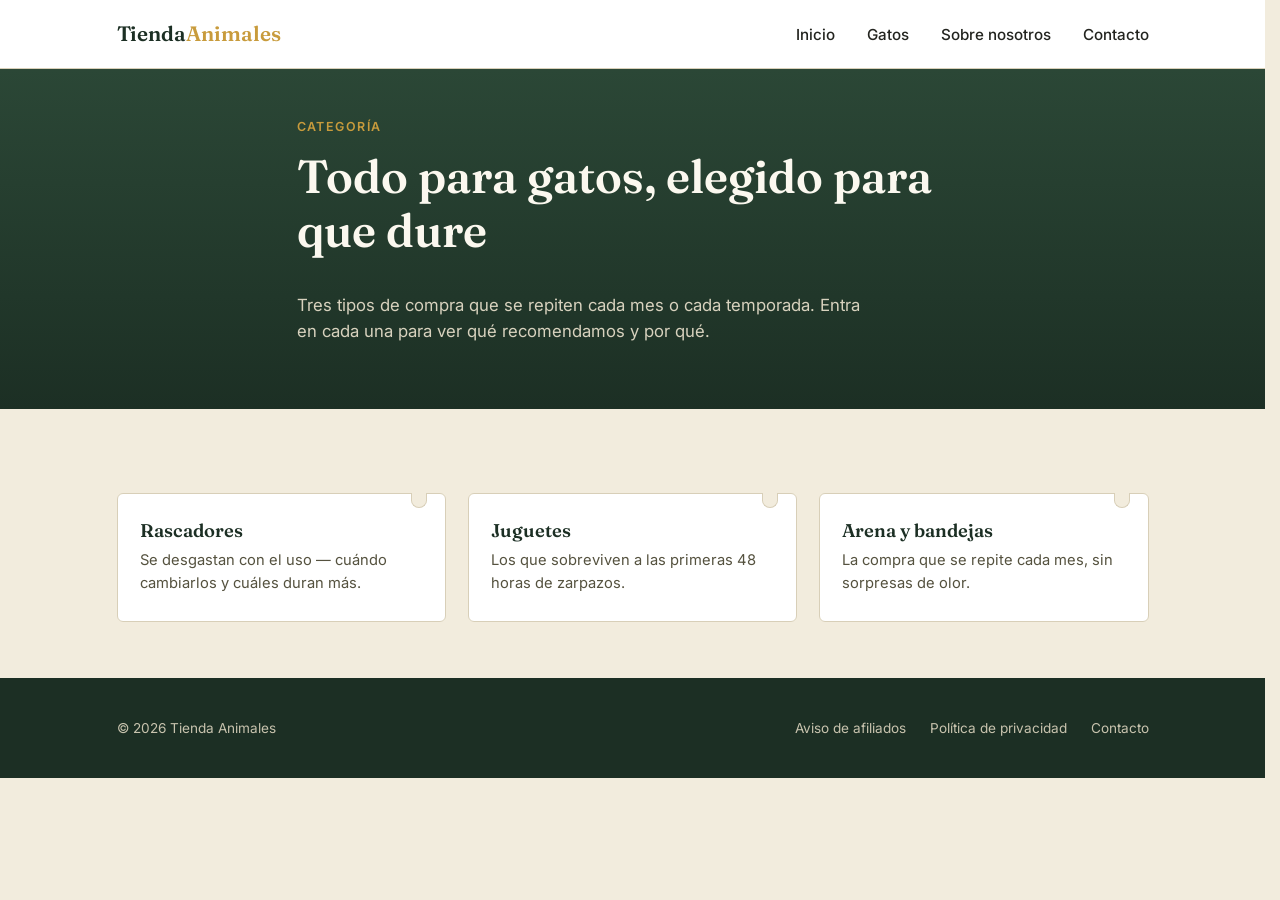
==== gatos/index.html @ 4304a6e9 "Primera version de la web: home, gatos, paginas legales" ====
<!DOCTYPE html>
<html lang="es">
<head>
  <meta charset="UTF-8">
  <meta name="viewport" content="width=device-width, initial-scale=1.0">
  <title>Productos para gatos · Tienda Animales</title>
  <link rel="preconnect" href="https://fonts.googleapis.com">
  <link href="https://fonts.googleapis.com/css2?family=Fraunces:wght@600;700&family=Inter:wght@400;500;600&display=swap" rel="stylesheet">
  <link rel="stylesheet" href="../css/style.css">
</head>
<body>

  <header class="site-header">
    <div class="wrap header-inner">
      <a href="../index.html" class="logo">Tienda<span>Animales</span></a>
      <nav class="main-nav">
        <a href="../index.html">Inicio</a>
        <a href="index.html">Gatos</a>
        <a href="../sobre-nosotros.html">Sobre nosotros</a>
        <a href="../contacto.html">Contacto</a>
      </nav>
    </div>
  </header>

  <main>

    <section class="hero">
      <div class="wrap hero-inner">
        <p class="eyebrow">Categoría</p>
        <h1>Todo para gatos, elegido para que dure</h1>
        <p class="hero-lead">Tres tipos de compra que se repiten cada mes o cada temporada. Entra en cada una para ver qué recomendamos y por qué.</p>
      </div>
    </section>

    <section class="categories wrap">
      <div class="category-grid">
        <a href="rascadores.html" class="category-card">
          <h3>Rascadores</h3>
          <p>Se desgastan con el uso — cuándo cambiarlos y cuáles duran más.</p>
        </a>
        <a href="juguetes.html" class="category-card">
          <h3>Juguetes</h3>
          <p>Los que sobreviven a las primeras 48 horas de zarpazos.</p>
        </a>
        <a href="arena.html" class="category-card">
          <h3>Arena y bandejas</h3>
          <p>La compra que se repite cada mes, sin sorpresas de olor.</p>
        </a>
      </div>
    </section>

  </main>

  <footer class="site-footer">
    <div class="wrap footer-inner">
      <p>&copy; 2026 Tienda Animales</p>
      <nav class="footer-nav">
        <a href="../aviso-afiliados.html">Aviso de afiliados</a>
        <a href="../politica-privacidad.html">Política de privacidad</a>
        <a href="../contacto.html">Contacto</a>
      </nav>
    </div>
  </footer>

</body>
</html>
---- css/style.css ----
/* ===== Base y variables ===== */
:root {
  --ink: #23241F;
  --paper: #F2ECDD;
  --surface: #FFFFFF;
  --pine: #2B4736;
  --pine-dark: #1C2F24;
  --mustard: #C89B3C;
  --line: #D8CFB8;
}

* { box-sizing: border-box; }

html { 
scroll-behavior: smooth;
scrollbar-gutter: stable;
}

body {
  margin: 0;
  background: var(--paper);
  color: var(--ink);
  font-family: 'Inter', -apple-system, 'Segoe UI', system-ui, sans-serif;
  line-height: 1.55;
}

h1, h2, h3 {
  font-family: 'Fraunces', Georgia, serif;
  font-weight: 600;
  line-height: 1.15;
  margin: 0 0 0.5em;
  color: var(--pine-dark);
}

a { color: inherit; text-decoration: none; }

.wrap {
  max-width: 1080px;
  margin: 0 auto;
  padding: 0 24px;
}

/* ===== Header ===== */
.site-header {
  background: var(--surface);
  border-bottom: 1px solid var(--line);
}

.header-inner {
  display: flex;
  align-items: center;
  justify-content: space-between;
  padding-top: 18px;
  padding-bottom: 18px;
}

.logo {
  font-family: 'Fraunces', serif;
  font-size: 1.3rem;
  font-weight: 600;
  color: var(--pine-dark);
}

.logo span { color: var(--mustard); }

.main-nav a {
  margin-left: 28px;
  font-size: 0.95rem;
  font-weight: 500;
  color: var(--ink);
  border-bottom: 2px solid transparent;
  padding-bottom: 4px;
  transition: border-color 0.15s ease;
}

.main-nav a:hover { border-color: var(--mustard); }

/* ===== Hero ===== */
.hero {
  background: linear-gradient(180deg, var(--pine) 0%, var(--pine-dark) 100%);
  color: #EDE9DA;
}

.hero-inner {
  padding: 24px;
  max-width: 720px;
  height: 340px;
  display: flex;
  flex-direction: column;
  justify-content: center;
}

.eyebrow {
  text-transform: uppercase;
  letter-spacing: 0.12em;
  font-size: 0.78rem;
  font-weight: 600;
  color: var(--mustard);
  margin-bottom: 14px;
  animation: slideFadeIn 0.6s ease-out both;
}

.hero h1 { animation: slideFadeIn 0.6s ease-out 0.1s both; }
.hero-lead { animation: slideFadeIn 0.6s ease-out 0.2s both; }
.hero .btn-primary { animation: slideFadeIn 0.6s ease-out 0.3s both; }

@keyframes slideFadeIn {
  from {
    opacity: 0;
    transform: translateX(-24px);
  }
  to {
    opacity: 1;
    transform: translateX(0);
  }
}

.hero h1 {
  color: #FBF8EF;
  font-size: clamp(2rem, 4vw, 2.9rem);
  margin-bottom: 18px;
}

.hero-lead {
  font-size: 1.05rem;
  color: #D8D2BE;
  margin-bottom: 30px;
  max-width: 52ch;
}

.btn-primary {
  display: inline-block;
  background: var(--mustard);
  color: var(--pine-dark);
  font-weight: 600;
  padding: 13px 26px;
  border-radius: 4px;
  transition: transform 0.12s ease;
}

.btn-primary:hover { transform: translateY(-2px); }

/* ===== Espacios publicitarios ===== */
.ad-slot {
  margin: 32px auto;
  border: 1px dashed var(--line);
  border-radius: 4px;
  padding: 14px;
  text-align: center;
  font-size: 0.8rem;
  color: #8A8368;
  background: rgba(255,255,255,0.4);
}

/* ===== Categorías ===== */
.categories { padding: 56px 24px; }

.category-grid {
  display: grid;
  grid-template-columns: repeat(auto-fit, minmax(230px, 1fr));
  gap: 22px;
  margin-top: 28px;
}

.category-card {
  background: var(--surface);
  border: 1px solid var(--line);
  border-radius: 6px;
  padding: 26px 22px;
  position: relative;
  transition: border-color 0.15s ease, transform 0.15s ease;
}

.category-card:hover {
  border-color: var(--mustard);
  transform: translateY(-3px);
}

/* Muesca tipo etiqueta en la esquina */
.category-card::before {
  content: "";
  position: absolute;
  top: -1px;
  right: 18px;
  width: 14px;
  height: 14px;
  background: var(--paper);
  border: 1px solid var(--line);
  border-top: none;
  border-radius: 0 0 50% 50%;
}

.category-card h3 { font-size: 1.15rem; margin-bottom: 8px; }
.category-card p { font-size: 0.92rem; color: #55523F; margin: 0; }

/* ===== Por qué esta web ===== */
.why { padding: 20px 24px 72px; max-width: 640px; }
.why p { color: #4B4A3C; }

/* ===== Footer ===== */
.site-footer {
  background: var(--pine-dark);
  color: #C8C3AE;
}

.footer-inner {
  display: flex;
  align-items: center;
  justify-content: space-between;
  flex-wrap: wrap;
  gap: 12px;
  padding: 26px 24px;
  font-size: 0.85rem;
}

.footer-nav a { margin-left: 20px; }
.footer-nav a:hover { color: var(--mustard); }

/* ===== Responsive ===== */
@media (max-width: 640px) {
  .header-inner { flex-direction: column; gap: 12px; }
  .main-nav a { margin: 0 12px; }
  .hero-inner { padding: 56px 20px; }
  .footer-inner { flex-direction: column; text-align: center; }
  .footer-nav a { margin: 0 10px; }
}
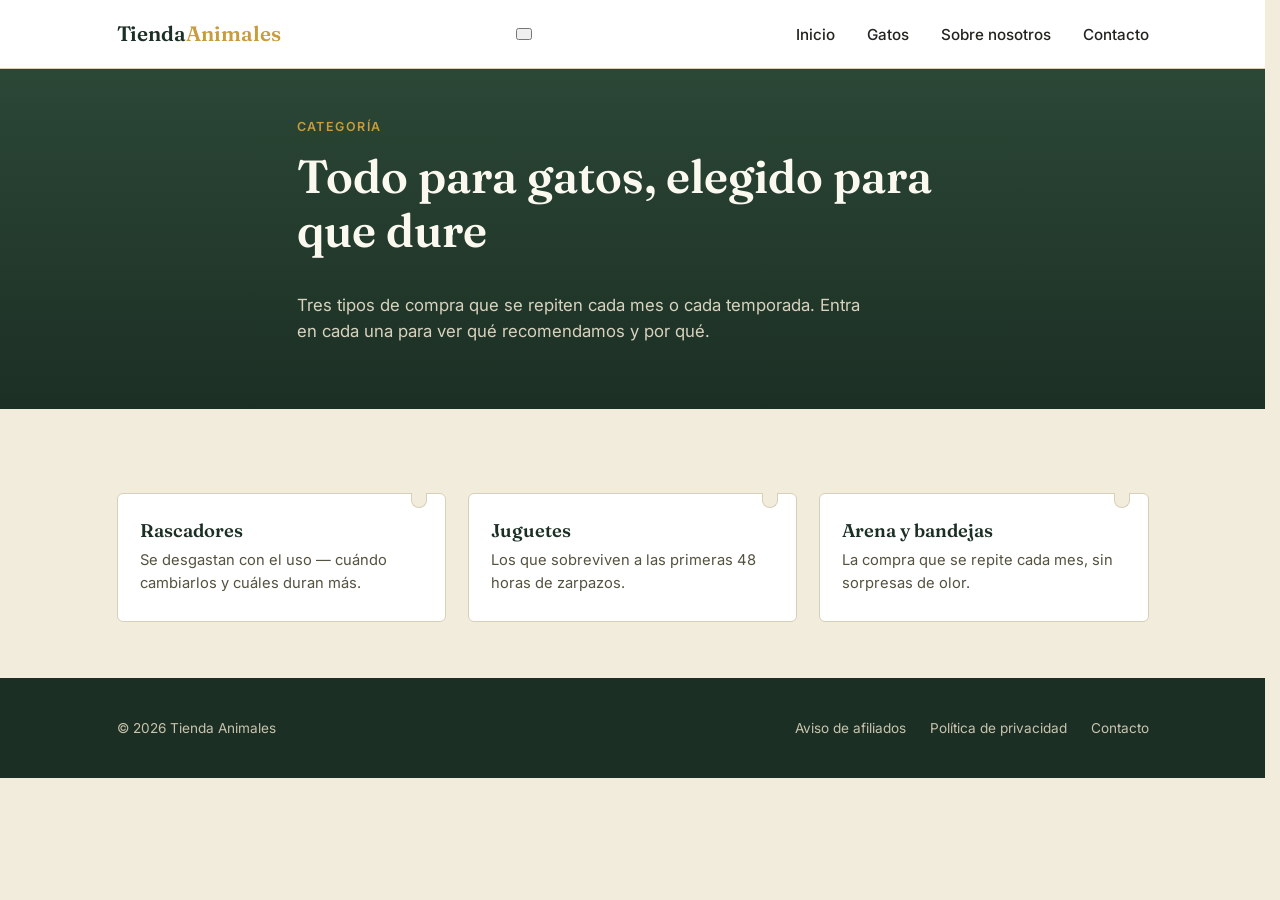
==== commit 27003c83: "Menu movil tipo hamburguesa" ====
--- a/gatos/index.html
+++ b/gatos/index.html
@@ -12,8 +12,11 @@
 
   <header class="site-header">
     <div class="wrap header-inner">
-      <a href="../index.html" class="logo">Tienda<span>Animales</span></a>
-      <nav class="main-nav">
+            <a href="../index.html" class="logo">Tienda<span>Animales</span></a>
+      <button class="menu-toggle" id="menuToggle" aria-label="Abrir menú" aria-expanded="false">
+        <span></span><span></span><span></span>
+      </button>
+      <nav class="main-nav" id="mainNav">
         <a href="../index.html">Inicio</a>
         <a href="index.html">Gatos</a>
         <a href="../sobre-nosotros.html">Sobre nosotros</a>
@@ -62,5 +65,7 @@
     </div>
   </footer>
 
+    <script src="../js/script.js"></script>
+
 </body>
 </html>
--- a/css/style.css
+++ b/css/style.css
@@ -217,7 +217,55 @@
 .footer-nav a:hover { color: var(--mustard); }
 
 /* ===== Responsive ===== */
+@.menu-toggle {
+  display: none;
+  flex-direction: column;
+  justify-content: center;
+  gap: 5px;
+  width: 34px;
+  height: 34px;
+  background: none;
+  border: none;
+  cursor: pointer;
+  padding: 0;
+}
+
+.menu-toggle span {
+  display: block;
+  height: 2px;
+  background: var(--pine-dark);
+  border-radius: 2px;
+}
+
 @media (max-width: 640px) {
+  .header-inner {
+    flex-wrap: wrap;
+    justify-content: space-between;
+  }
+
+  .menu-toggle { display: flex; }
+
+  .main-nav {
+    display: none;
+    flex-direction: column;
+    width: 100%;
+    order: 3;
+    padding-top: 12px;
+    border-top: 1px solid var(--line);
+    margin-top: 12px;
+  }
+
+  .main-nav.is-open { display: flex; }
+
+  .main-nav a {
+    margin: 0;
+    padding: 10px 0;
+  }
+
+  .hero-inner { padding: 56px 20px; }
+  .footer-inner { flex-direction: column; text-align: center; }
+  .footer-nav a { margin: 0 10px; }
+}media (max-width: 640px) {
   .header-inner { flex-direction: column; gap: 12px; }
   .main-nav a { margin: 0 12px; }
   .hero-inner { padding: 56px 20px; }
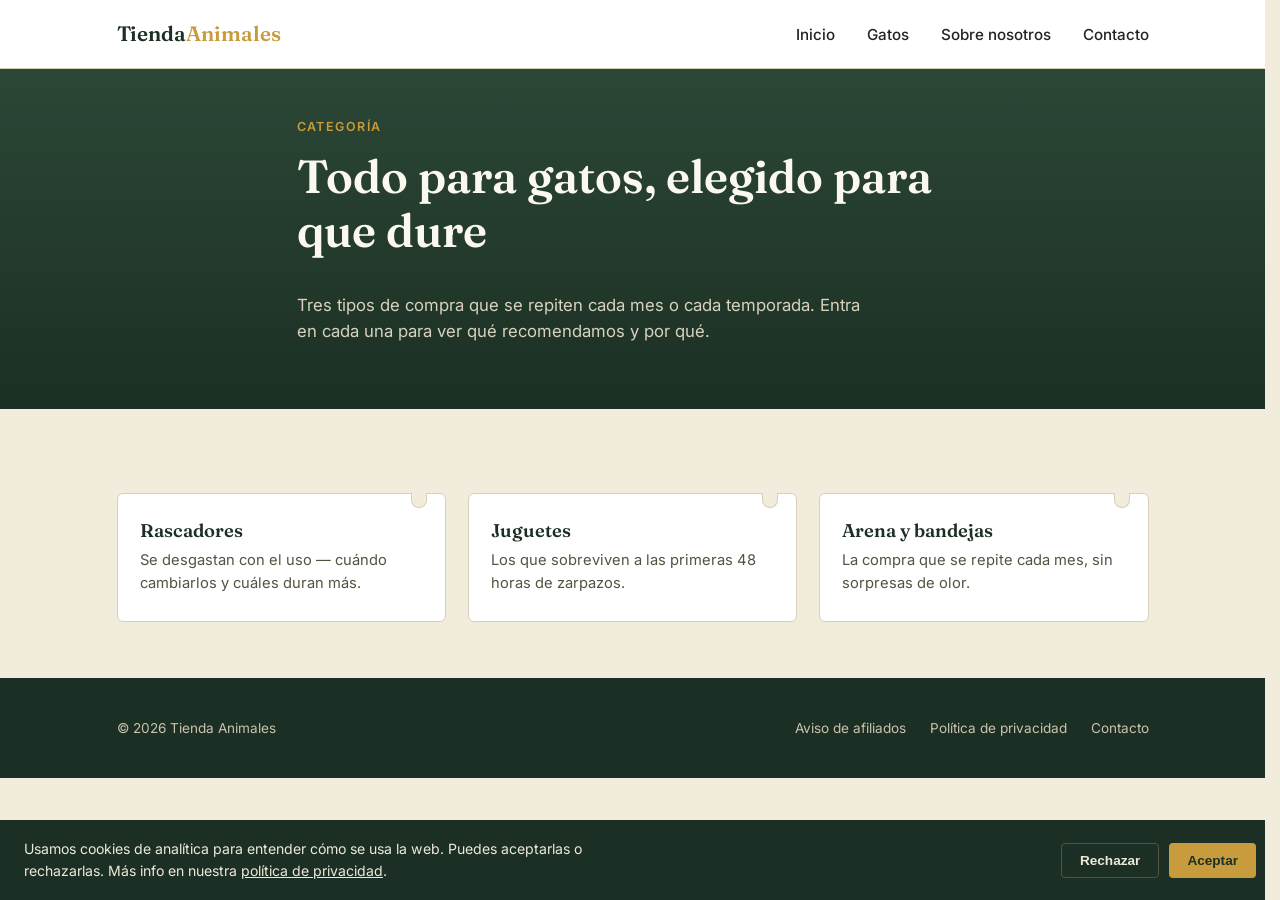
==== commit 3bbf1afc: "Añadir google Analytics y aviso de cookies" ====
--- a/gatos/index.html
+++ b/gatos/index.html
@@ -7,8 +7,25 @@
   <link rel="preconnect" href="https://fonts.googleapis.com">
   <link href="https://fonts.googleapis.com/css2?family=Fraunces:wght@600;700&family=Inter:wght@400;500;600&display=swap" rel="stylesheet">
   <link rel="stylesheet" href="../css/style.css">
+  <!-- Google tag (gtag.js) -->
+<script async src="https://www.googletagmanager.com/gtag/js?id=G-MSJSYWCLSH"></script>
+<script>
+  window.dataLayer = window.dataLayer || [];
+  function gtag(){dataLayer.push(arguments);}
+  gtag('js', new Date());
+  gtag('consent', 'default', { analytics_storage: 'denied' });
+  gtag('config', 'G-MSJSYWCLSH');
+</script>
 </head>
 <body>
+
+    <div id="cookieBanner" class="is-hidden">
+    <p>Usamos cookies de analítica para entender cómo se usa la web. Puedes aceptarlas o rechazarlas. Más info en nuestra <a href="../politica-privacidad.html">política de privacidad</a>.</p>
+    <div class="cookie-actions">
+      <button id="cookieReject">Rechazar</button>
+      <button id="cookieAccept">Aceptar</button>
+    </div>
+  </div>
 
   <header class="site-header">
     <div class="wrap header-inner">
--- a/css/style.css
+++ b/css/style.css
@@ -217,7 +217,7 @@
 .footer-nav a:hover { color: var(--mustard); }
 
 /* ===== Responsive ===== */
-@.menu-toggle {
+.menu-toggle {
   display: none;
   flex-direction: column;
   justify-content: center;
@@ -243,6 +243,8 @@
     justify-content: space-between;
   }
 
+  .product-grid { grid-template-columns: repeat(2, 1fr); gap: 14px; }
+
   .menu-toggle { display: flex; }
 
   .main-nav {
@@ -265,10 +267,140 @@
   .hero-inner { padding: 56px 20px; }
   .footer-inner { flex-direction: column; text-align: center; }
   .footer-nav a { margin: 0 10px; }
-}media (max-width: 640px) {
-  .header-inner { flex-direction: column; gap: 12px; }
-  .main-nav a { margin: 0 12px; }
-  .hero-inner { padding: 56px 20px; }
-  .footer-inner { flex-direction: column; text-align: center; }
-  .footer-nav a { margin: 0 10px; }
-}+}
+
+/* ===== Fichas de producto ===== */
+.product-grid {
+  display: grid;
+  grid-template-columns: repeat(auto-fit, minmax(190px, 1fr));
+  gap: 20px;
+  margin: 32px 0 56px;
+}
+
+.product-card {
+  background: var(--surface);
+  border: 1px solid var(--line);
+  border-radius: 6px;
+  overflow: hidden;
+  display: flex;
+  flex-direction: column;
+}
+
+.product-image {
+  aspect-ratio: 1 / 1;
+  background: var(--paper);
+  display: flex;
+  align-items: center;
+  justify-content: center;
+  color: #8A8368;
+  font-size: 0.85rem;
+}
+
+.product-image img {
+  width: 100%;
+  height: 100%;
+  object-fit: cover;
+}
+
+.product-body {
+  padding: 18px;
+  display: flex;
+  flex-direction: column;
+  flex-grow: 1;
+}
+
+.product-body h3 {
+  font-size: 1.05rem;
+  margin-bottom: 6px;
+}
+
+.product-body p {
+  font-size: 0.9rem;
+  color: #55523F;
+  flex-grow: 1;
+  margin: 0 0 16px;
+}
+
+.product-price {
+  font-weight: 600;
+  color: var(--pine-dark);
+  margin-bottom: 12px;
+}
+
+.btn-amazon {
+  display: inline-block;
+  text-align: center;
+  background: var(--mustard);
+  color: var(--pine-dark);
+  font-weight: 600;
+  font-size: 0.9rem;
+  padding: 10px 16px;
+  border-radius: 4px;
+}
+
+/* ===== También te puede interesar ===== */
+.related {
+  margin-top: 40px;
+  padding-top: 32px;
+  border-top: 1px solid var(--line);
+}
+
+.related h2 { font-size: 1.2rem; }
+
+.related-grid {
+  display: grid;
+  grid-template-columns: repeat(auto-fit, minmax(160px, 1fr));
+  gap: 16px;
+  margin-top: 16px;
+}
+
+.related-card {
+  background: var(--surface);
+  border: 1px solid var(--line);
+  border-radius: 6px;
+  padding: 14px;
+  font-size: 0.85rem;
+}
+
+.related-card strong { display: block; margin-bottom: 4px; }
+
+/* ===== Aviso de cookies ===== */
+#cookieBanner {
+  position: fixed;
+  left: 0;
+  right: 0;
+  bottom: 0;
+  z-index: 200;
+  background: var(--pine-dark);
+  color: #EDE9DA;
+  padding: 18px 24px;
+  display: flex;
+  flex-wrap: wrap;
+  align-items: center;
+  justify-content: space-between;
+  gap: 16px;
+}
+
+#cookieBanner p {
+  margin: 0;
+  font-size: 0.88rem;
+  max-width: 640px;
+}
+
+#cookieBanner a { text-decoration: underline; }
+
+.cookie-actions { display: flex; gap: 10px; flex-shrink: 0; }
+
+.cookie-actions button {
+  padding: 9px 18px;
+  border-radius: 4px;
+  border: none;
+  font-weight: 600;
+  font-size: 0.85rem;
+  cursor: pointer;
+}
+
+#cookieAccept { background: var(--mustard); color: var(--pine-dark); }
+#cookieReject { background: transparent; color: #EDE9DA; border: 1px solid #55523F; }
+
+#cookieBanner.is-hidden { display: none; }
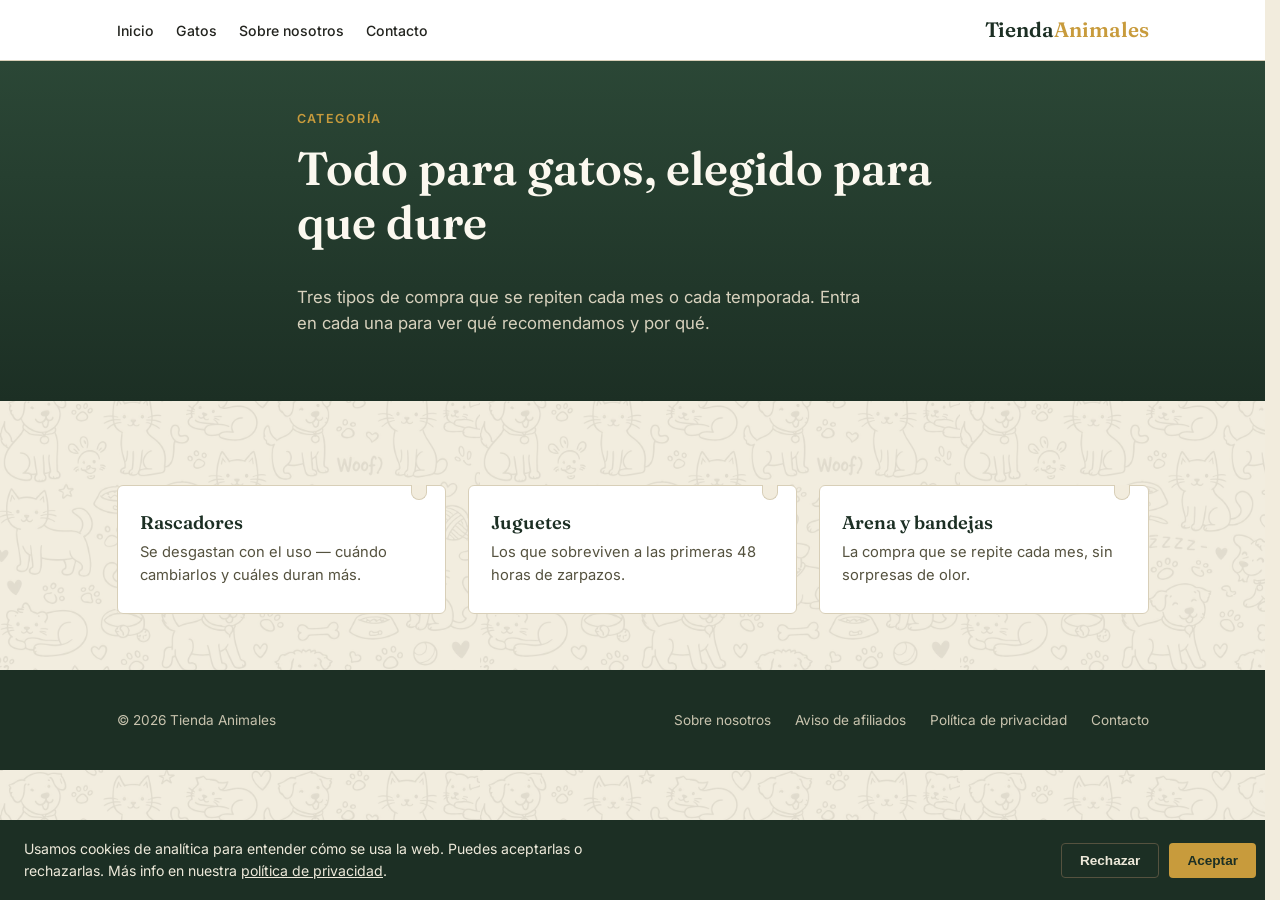
==== commit bb54e8da: "ampliar categorias de gato y modificar heder y footer" ====
--- a/gatos/index.html
+++ b/gatos/index.html
@@ -74,7 +74,8 @@
   <footer class="site-footer">
     <div class="wrap footer-inner">
       <p>&copy; 2026 Tienda Animales</p>
-      <nav class="footer-nav">
+            <nav class="footer-nav">
+        <a href="../sobre-nosotros.html">Sobre nosotros</a>
         <a href="../aviso-afiliados.html">Aviso de afiliados</a>
         <a href="../politica-privacidad.html">Política de privacidad</a>
         <a href="../contacto.html">Contacto</a>
--- a/css/style.css
+++ b/css/style.css
@@ -50,10 +50,14 @@
   display: flex;
   align-items: center;
   justify-content: space-between;
-  padding-top: 18px;
-  padding-bottom: 18px;
-}
-
+  flex-wrap: wrap;
+  gap: 10px 0;
+  padding-top: 14px;
+  padding-bottom: 14px;
+}
+
+.logo { order: 2; }
+.main-nav { order: 1; flex-wrap: wrap; }
 .logo {
   font-family: 'Fraunces', serif;
   font-size: 1.3rem;
@@ -64,8 +68,8 @@
 .logo span { color: var(--mustard); }
 
 .main-nav a {
-  margin-left: 28px;
-  font-size: 0.95rem;
+  margin-right: 18px;
+  font-size: 0.88rem;
   font-weight: 500;
   color: var(--ink);
   border-bottom: 2px solid transparent;
@@ -272,23 +276,23 @@
 /* ===== Fichas de producto ===== */
 .product-grid {
   display: grid;
-  grid-template-columns: repeat(auto-fit, minmax(190px, 1fr));
+  grid-template-columns: repeat(4, 1fr);
   gap: 20px;
   margin: 32px 0 56px;
 }
 
 .product-card {
   background: var(--surface);
-  border: 1px solid var(--line);
   border-radius: 6px;
-  overflow: hidden;
+  overflow: visible;
   display: flex;
   flex-direction: column;
+  box-shadow: 0 2px 10px rgba(28, 47, 36, 0.06);
 }
 
 .product-image {
   aspect-ratio: 1 / 1;
-  background: var(--paper);
+  background: transparent;
   display: flex;
   align-items: center;
   justify-content: center;
@@ -299,7 +303,9 @@
 .product-image img {
   width: 100%;
   height: 100%;
-  object-fit: cover;
+  object-fit: contain;
+  padding: 12px;
+  filter: drop-shadow(0 8px 14px rgba(28, 47, 36, 0.18));
 }
 
 .product-body {
@@ -312,12 +318,13 @@
 .product-body h3 {
   font-size: 1.05rem;
   margin-bottom: 6px;
+  min-height: 3.6em;
 }
 
 .product-body p {
   font-size: 0.9rem;
   color: #55523F;
-  flex-grow: 1;
+  min-height: 3.9em;
   margin: 0 0 16px;
 }
 
@@ -403,4 +410,66 @@
 #cookieAccept { background: var(--mustard); color: var(--pine-dark); }
 #cookieReject { background: transparent; color: #EDE9DA; border: 1px solid #55523F; }
 
-#cookieBanner.is-hidden { display: none; }+#cookieBanner.is-hidden { display: none; }
+
+/* ===== Valoraciones (estrellas) ===== */
+.rating {
+  display: flex;
+  align-items: center;
+  gap: 6px;
+  margin-bottom: 8px;
+  font-size: 0.82rem;
+  color: #55523F;
+}
+
+.stars {
+  position: relative;
+  display: inline-block;
+  font-size: 0.95rem;
+  letter-spacing: 2px;
+  line-height: 1;
+}
+
+.stars::before {
+  content: "★★★★★";
+  color: var(--line);
+}
+
+.stars::after {
+  content: "★★★★★";
+  color: var(--mustard);
+  position: absolute;
+  left: 0;
+  top: 0;
+  overflow: hidden;
+  white-space: nowrap;
+}
+
+/* ===== Garantía calidad-precio ===== */
+.quality-banner {
+  background: var(--mustard);
+  color: var(--pine-dark);
+  text-align: center;
+  padding: 14px 24px;
+  font-weight: 600;
+  font-size: 0.95rem;
+}
+
+/* ===== Fondo con parallax ===== */
+body {
+  background-image: url('../images/fondo-mascotas.png');
+  background-repeat: repeat;
+  background-size: 480px;
+  background-attachment: fixed;
+  background-color: var(--paper);
+}
+
+body::before {
+  content: "";
+  position: fixed;
+  inset: 0;
+  background: var(--paper);
+  opacity: 0.93;
+  z-index: -1;
+  pointer-events: none;
+}
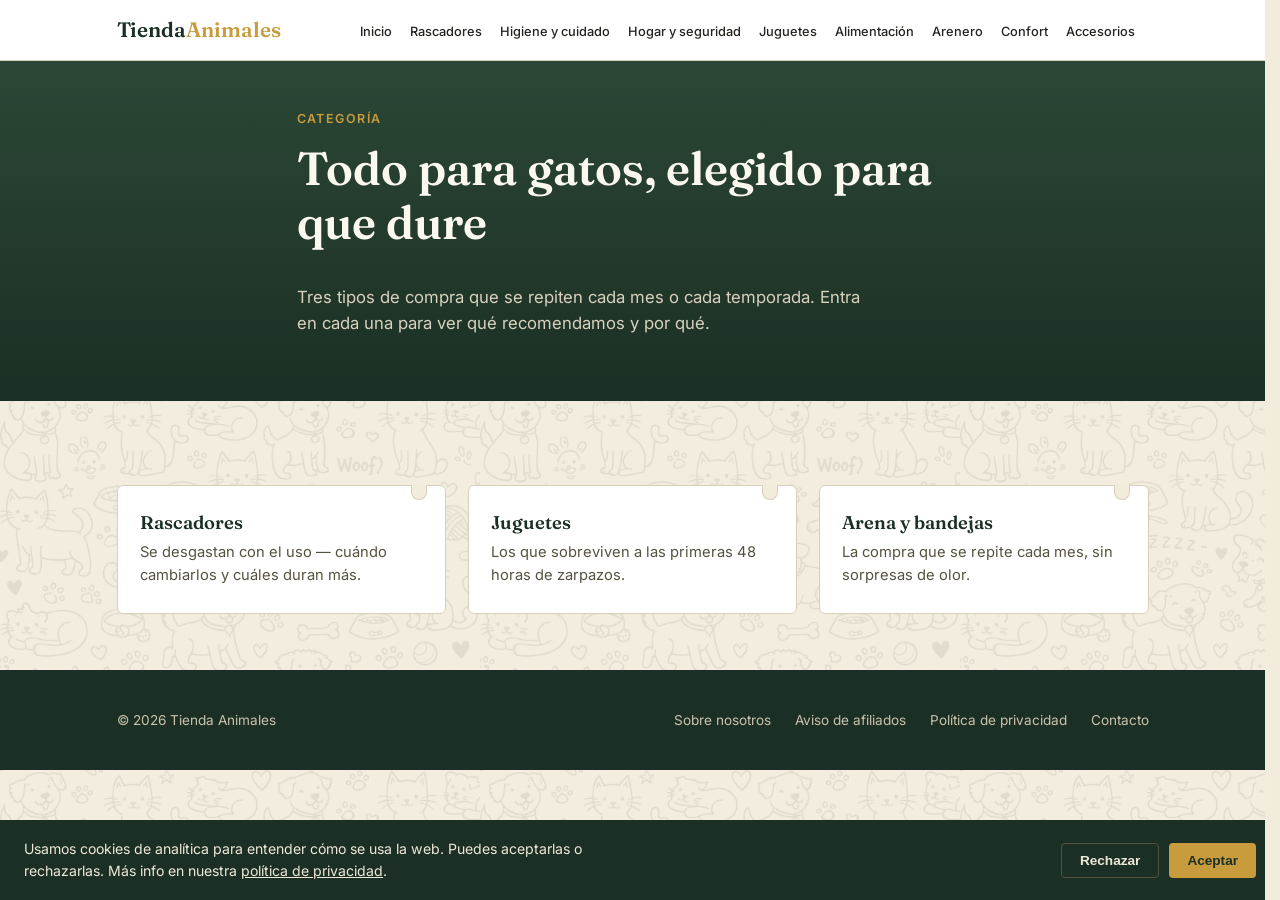
==== commit 9eec9799: "arreglo cartel amarillo" ====
--- a/gatos/index.html
+++ b/gatos/index.html
@@ -27,18 +27,23 @@
     </div>
   </div>
 
-  <header class="site-header">
+    <header class="site-header">
     <div class="wrap header-inner">
-            <a href="../index.html" class="logo">Tienda<span>Animales</span></a>
+      <nav class="main-nav" id="mainNav">
+        <a href="../index.html">Inicio</a>
+        <a href="rascadores.html">Rascadores</a>
+        <a href="higiene-cuidado.html">Higiene y cuidado</a>
+        <a href="hogar-seguridad.html">Hogar y seguridad</a>
+        <a href="juguetes.html">Juguetes</a>
+        <a href="alimentacion.html">Alimentación</a>
+        <a href="arenero.html">Arenero</a>
+        <a href="confort.html">Confort</a>
+        <a href="accesorios.html">Accesorios</a>
+      </nav>
       <button class="menu-toggle" id="menuToggle" aria-label="Abrir menú" aria-expanded="false">
         <span></span><span></span><span></span>
       </button>
-      <nav class="main-nav" id="mainNav">
-        <a href="../index.html">Inicio</a>
-        <a href="index.html">Gatos</a>
-        <a href="../sobre-nosotros.html">Sobre nosotros</a>
-        <a href="../contacto.html">Contacto</a>
-      </nav>
+      <a href="../index.html" class="logo">Tienda<span>Animales</span></a>
     </div>
   </header>
 
--- a/css/style.css
+++ b/css/style.css
@@ -56,8 +56,12 @@
   padding-bottom: 14px;
 }
 
-.logo { order: 2; }
-.main-nav { order: 1; flex-wrap: wrap; }
+.logo { order: 1; }
+.main-nav {
+  order: 2;
+  flex-wrap: nowrap;
+  white-space: nowrap;
+}
 .logo {
   font-family: 'Fraunces', serif;
   font-size: 1.3rem;
@@ -68,13 +72,14 @@
 .logo span { color: var(--mustard); }
 
 .main-nav a {
-  margin-right: 18px;
-  font-size: 0.88rem;
+  margin-right: 14px;
+  font-size: 0.8rem;
   font-weight: 500;
   color: var(--ink);
   border-bottom: 2px solid transparent;
   padding-bottom: 4px;
   transition: border-color 0.15s ease;
+  flex-shrink: 0;
 }
 
 .main-nav a:hover { border-color: var(--mustard); }
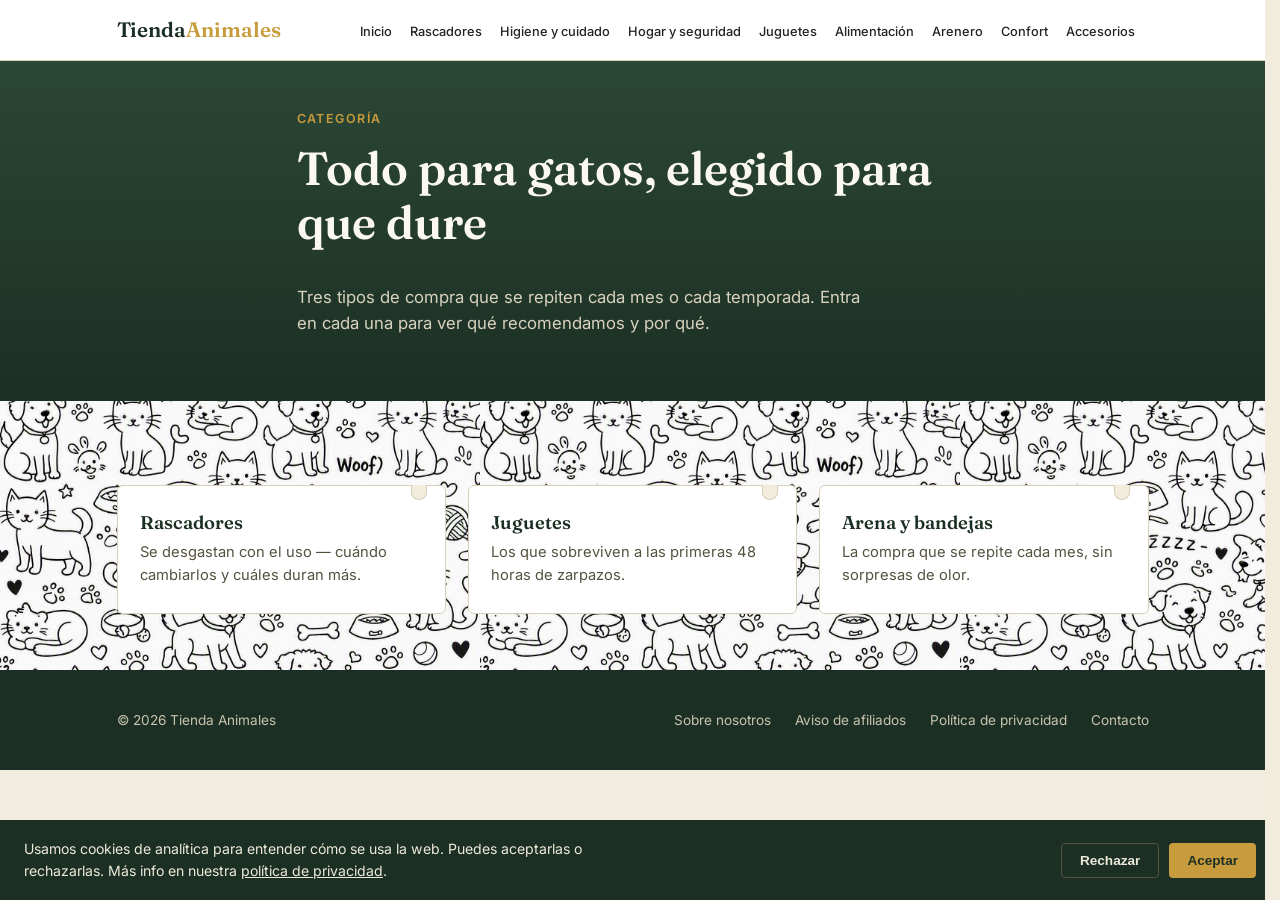
==== commit 74afbd4f: "añadir logo en pestaña" ====
--- a/gatos/index.html
+++ b/gatos/index.html
@@ -6,6 +6,7 @@
   <title>Productos para gatos · Tienda Animales</title>
   <link rel="preconnect" href="https://fonts.googleapis.com">
   <link href="https://fonts.googleapis.com/css2?family=Fraunces:wght@600;700&family=Inter:wght@400;500;600&display=swap" rel="stylesheet">
+  <link rel="icon" href="../images/favicon.svg" type="image/svg+xml">
   <link rel="stylesheet" href="../css/style.css">
   <!-- Google tag (gtag.js) -->
 <script async src="https://www.googletagmanager.com/gtag/js?id=G-MSJSYWCLSH"></script>
--- a/css/style.css
+++ b/css/style.css
@@ -461,12 +461,23 @@
 }
 
 /* ===== Fondo con parallax ===== */
+/* ===== Fondo con parallax ===== */
+html {
+  background-color: var(--paper);
+}
+
 body {
   background-image: url('../images/fondo-mascotas.png');
   background-repeat: repeat;
   background-size: 480px;
   background-attachment: fixed;
   background-color: var(--paper);
+}
+
+@media (max-width: 640px) {
+  body {
+    background-attachment: scroll;
+  }
 }
 
 body::before {
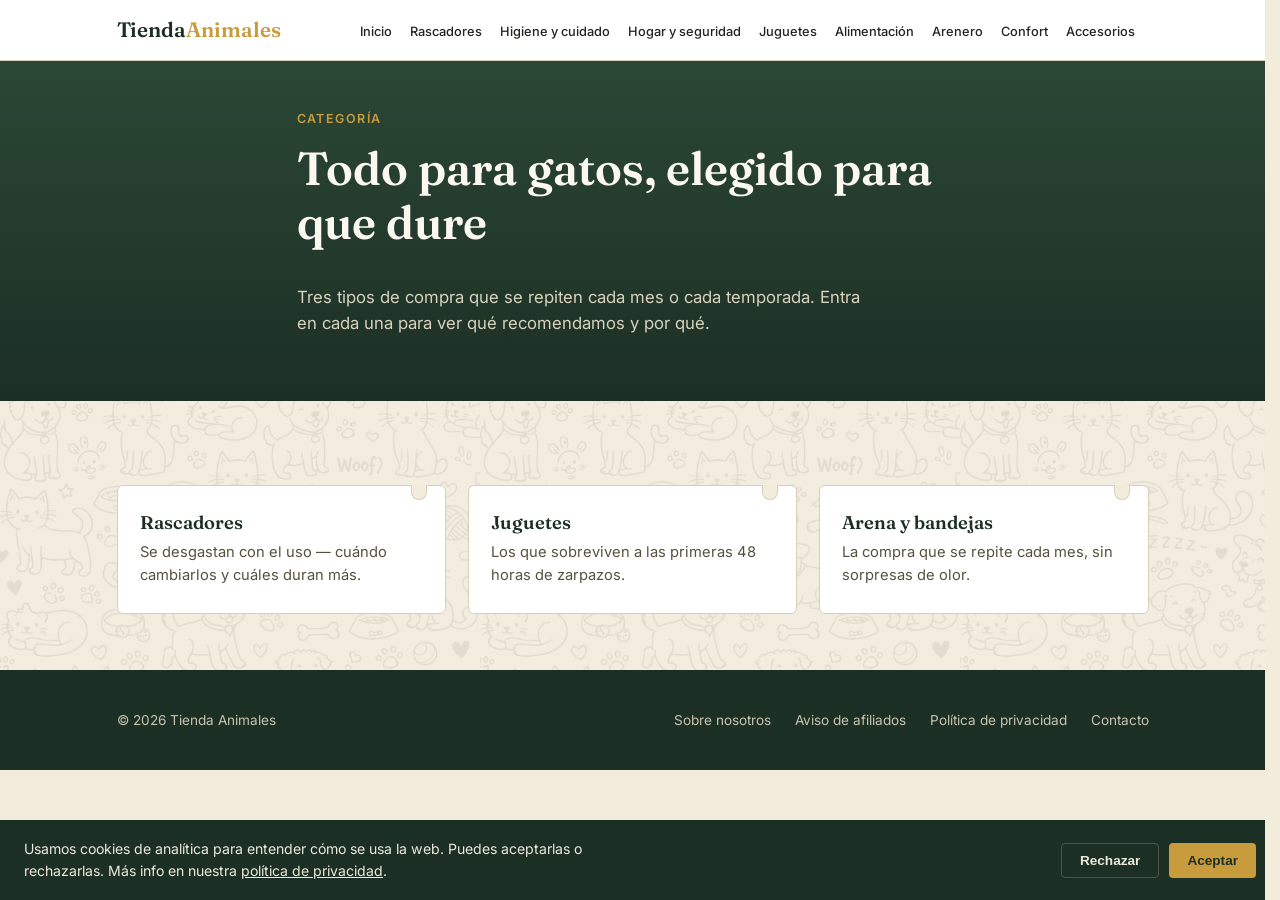
==== commit c2d35e80: "arreglo 2" ====
--- a/gatos/index.html
+++ b/gatos/index.html
@@ -6,7 +6,7 @@
   <title>Productos para gatos · Tienda Animales</title>
   <link rel="preconnect" href="https://fonts.googleapis.com">
   <link href="https://fonts.googleapis.com/css2?family=Fraunces:wght@600;700&family=Inter:wght@400;500;600&display=swap" rel="stylesheet">
-  <link rel="icon" href="../images/favicon.svg" type="image/svg+xml">
+  <link rel="icon" href="../images/favicon.png" type="image/svg+xml">
   <link rel="stylesheet" href="../css/style.css">
   <!-- Google tag (gtag.js) -->
 <script async src="https://www.googletagmanager.com/gtag/js?id=G-MSJSYWCLSH"></script>
--- a/css/style.css
+++ b/css/style.css
@@ -461,31 +461,22 @@
 }
 
 /* ===== Fondo con parallax ===== */
-/* ===== Fondo con parallax ===== */
 html {
   background-color: var(--paper);
 }
 
 body {
-  background-image: url('../images/fondo-mascotas.png');
+  background-image:
+    linear-gradient(rgba(242, 236, 221, 0.93), rgba(242, 236, 221, 0.93)),
+    url('../images/fondo-mascotas.png');
   background-repeat: repeat;
-  background-size: 480px;
-  background-attachment: fixed;
+  background-size: cover, 480px;
+  background-attachment: fixed, fixed;
   background-color: var(--paper);
 }
 
 @media (max-width: 640px) {
   body {
-    background-attachment: scroll;
-  }
-}
-
-body::before {
-  content: "";
-  position: fixed;
-  inset: 0;
-  background: var(--paper);
-  opacity: 0.93;
-  z-index: -1;
-  pointer-events: none;
+    background-attachment: scroll, scroll;
+  }
 }
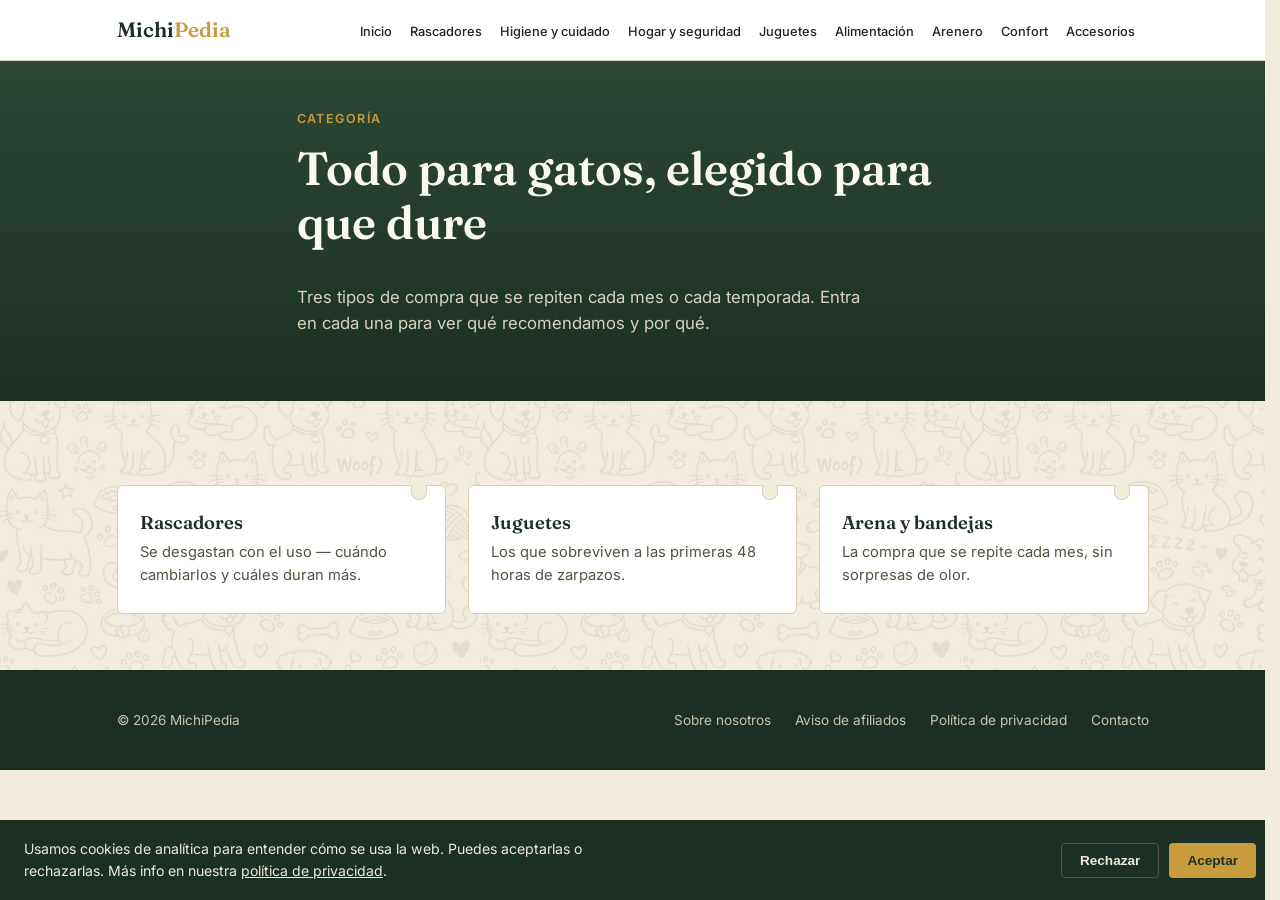
==== commit 51f61c6c: "cambiar nombre tienda" ====
--- a/gatos/index.html
+++ b/gatos/index.html
@@ -3,7 +3,7 @@
 <head>
   <meta charset="UTF-8">
   <meta name="viewport" content="width=device-width, initial-scale=1.0">
-  <title>Productos para gatos · Tienda Animales</title>
+  <title>Productos para gatos · MichiPedia</title>
   <link rel="preconnect" href="https://fonts.googleapis.com">
   <link href="https://fonts.googleapis.com/css2?family=Fraunces:wght@600;700&family=Inter:wght@400;500;600&display=swap" rel="stylesheet">
   <link rel="icon" href="../images/favicon.png" type="image/svg+xml">
@@ -44,7 +44,7 @@
       <button class="menu-toggle" id="menuToggle" aria-label="Abrir menú" aria-expanded="false">
         <span></span><span></span><span></span>
       </button>
-      <a href="../index.html" class="logo">Tienda<span>Animales</span></a>
+      <a href="../index.html" class="logo">Michi<span>Pedia</span></a>
     </div>
   </header>
 
@@ -79,7 +79,7 @@
 
   <footer class="site-footer">
     <div class="wrap footer-inner">
-      <p>&copy; 2026 Tienda Animales</p>
+      <p>&copy; 2026 MichiPedia</p>
             <nav class="footer-nav">
         <a href="../sobre-nosotros.html">Sobre nosotros</a>
         <a href="../aviso-afiliados.html">Aviso de afiliados</a>
--- a/css/style.css
+++ b/css/style.css
@@ -88,6 +88,20 @@
 .hero {
   background: linear-gradient(180deg, var(--pine) 0%, var(--pine-dark) 100%);
   color: #EDE9DA;
+  position: relative;
+  overflow: hidden;
+}
+
+.hero-cat {
+  position: absolute;
+  right: 40px;
+  bottom: 0;
+  width: 220px;
+  pointer-events: none;
+}
+
+@media (max-width: 900px) {
+  .hero-cat { display: none; }
 }
 
 .hero-inner {
@@ -293,6 +307,7 @@
   display: flex;
   flex-direction: column;
   box-shadow: 0 2px 10px rgba(28, 47, 36, 0.06);
+  min-width: 0;
 }
 
 .product-image {
@@ -303,6 +318,7 @@
   justify-content: center;
   color: #8A8368;
   font-size: 0.85rem;
+  min-height: 0;
 }
 
 .product-image img {
@@ -323,14 +339,26 @@
 .product-body h3 {
   font-size: 1.05rem;
   margin-bottom: 6px;
-  min-height: 3.6em;
+  line-height: 1.3;
+  height: 2.6em;
+  display: -webkit-box;
+  -webkit-line-clamp: 2;
+  line-clamp: 2;
+  -webkit-box-orient: vertical;
+  overflow: hidden;
 }
 
 .product-body p {
   font-size: 0.9rem;
   color: #55523F;
-  min-height: 3.9em;
   margin: 0 0 16px;
+  line-height: 1.4;
+  height: 4.2em;
+  display: -webkit-box;
+  -webkit-line-clamp: 3;
+  line-clamp: 3;
+  -webkit-box-orient: vertical;
+  overflow: hidden;
 }
 
 .product-price {
@@ -419,12 +447,15 @@
 
 /* ===== Valoraciones (estrellas) ===== */
 .rating {
-  display: flex;
-  align-items: center;
-  gap: 6px;
   margin-bottom: 8px;
   font-size: 0.82rem;
   color: #55523F;
+  line-height: 1.4;
+}
+
+.rating .stars {
+  vertical-align: middle;
+  margin-right: 4px;
 }
 
 .stars {
@@ -433,21 +464,11 @@
   font-size: 0.95rem;
   letter-spacing: 2px;
   line-height: 1;
-}
-
-.stars::before {
-  content: "★★★★★";
   color: var(--line);
 }
 
-.stars::after {
-  content: "★★★★★";
+.stars span {
   color: var(--mustard);
-  position: absolute;
-  left: 0;
-  top: 0;
-  overflow: hidden;
-  white-space: nowrap;
 }
 
 /* ===== Garantía calidad-precio ===== */
